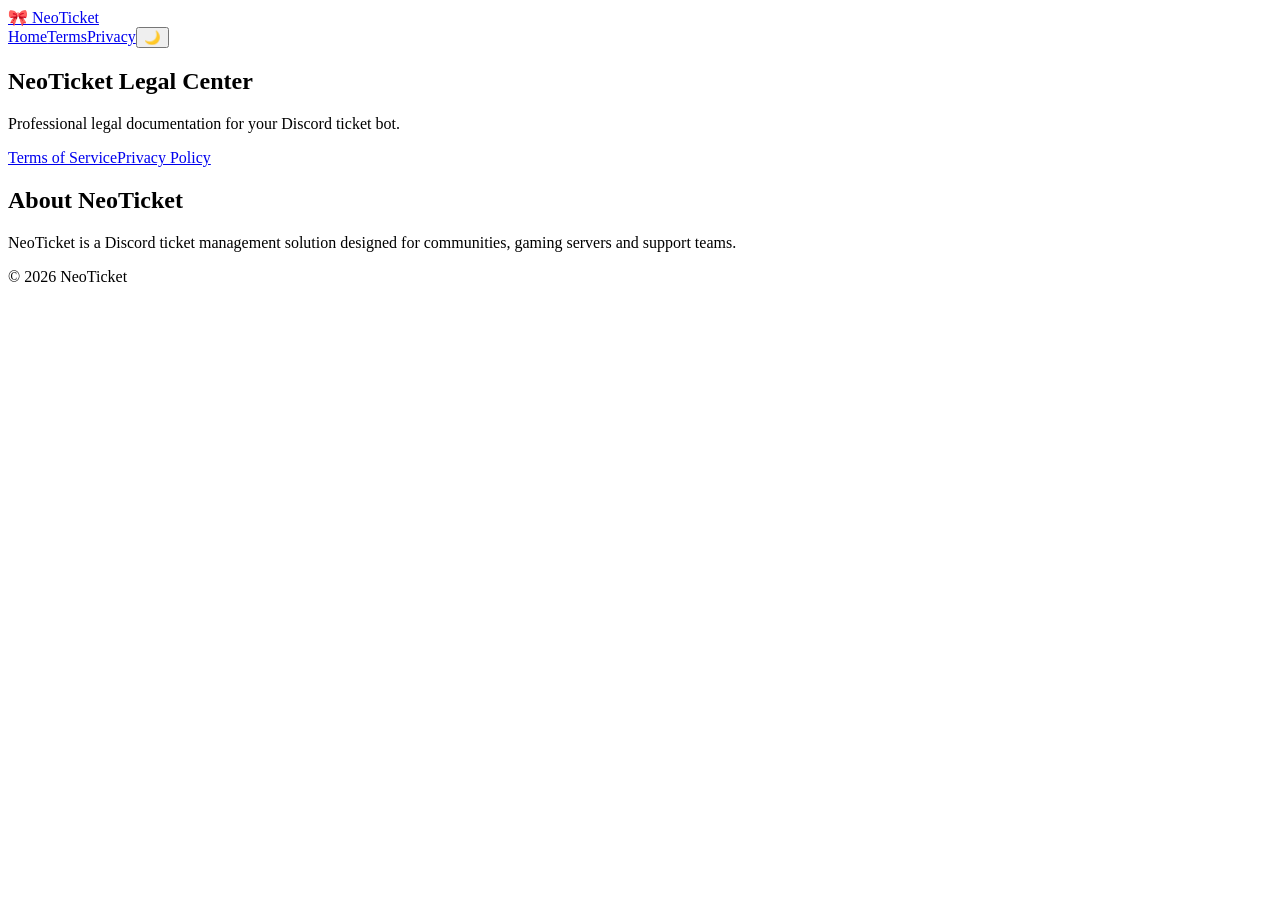
==== index.html @ b7706f6b "Add files via upload" ====
<!doctype html><html><head><meta charset='utf-8'><title>NeoTicket</title><link rel='stylesheet' href='css/style.css'></head><body><nav class='nav'><div class='wrap row'><a class='logo' href='index.html'>🎀 NeoTicket</a><div class='links'><a href='index.html'>Home</a><a href='terms.html'>Terms</a><a href='privacy.html'>Privacy</a><button id='theme' class='toggle'>🌙</button></div></div></nav>
<section class='hero'><h1>NeoTicket Legal Center</h1><p>Professional legal documentation for your Discord ticket bot.</p>
<a class='btn' href='terms.html'>Terms of Service</a><a class='btn' href='privacy.html'>Privacy Policy</a></section>
<div class='wrap'><div class='card'><h2>About NeoTicket</h2><p>NeoTicket is a Discord ticket management solution designed for communities, gaming servers and support teams.</p></div></div>
<div class='footer'>© 2026 NeoTicket</div><script src='js/main.js'></script></body></html>
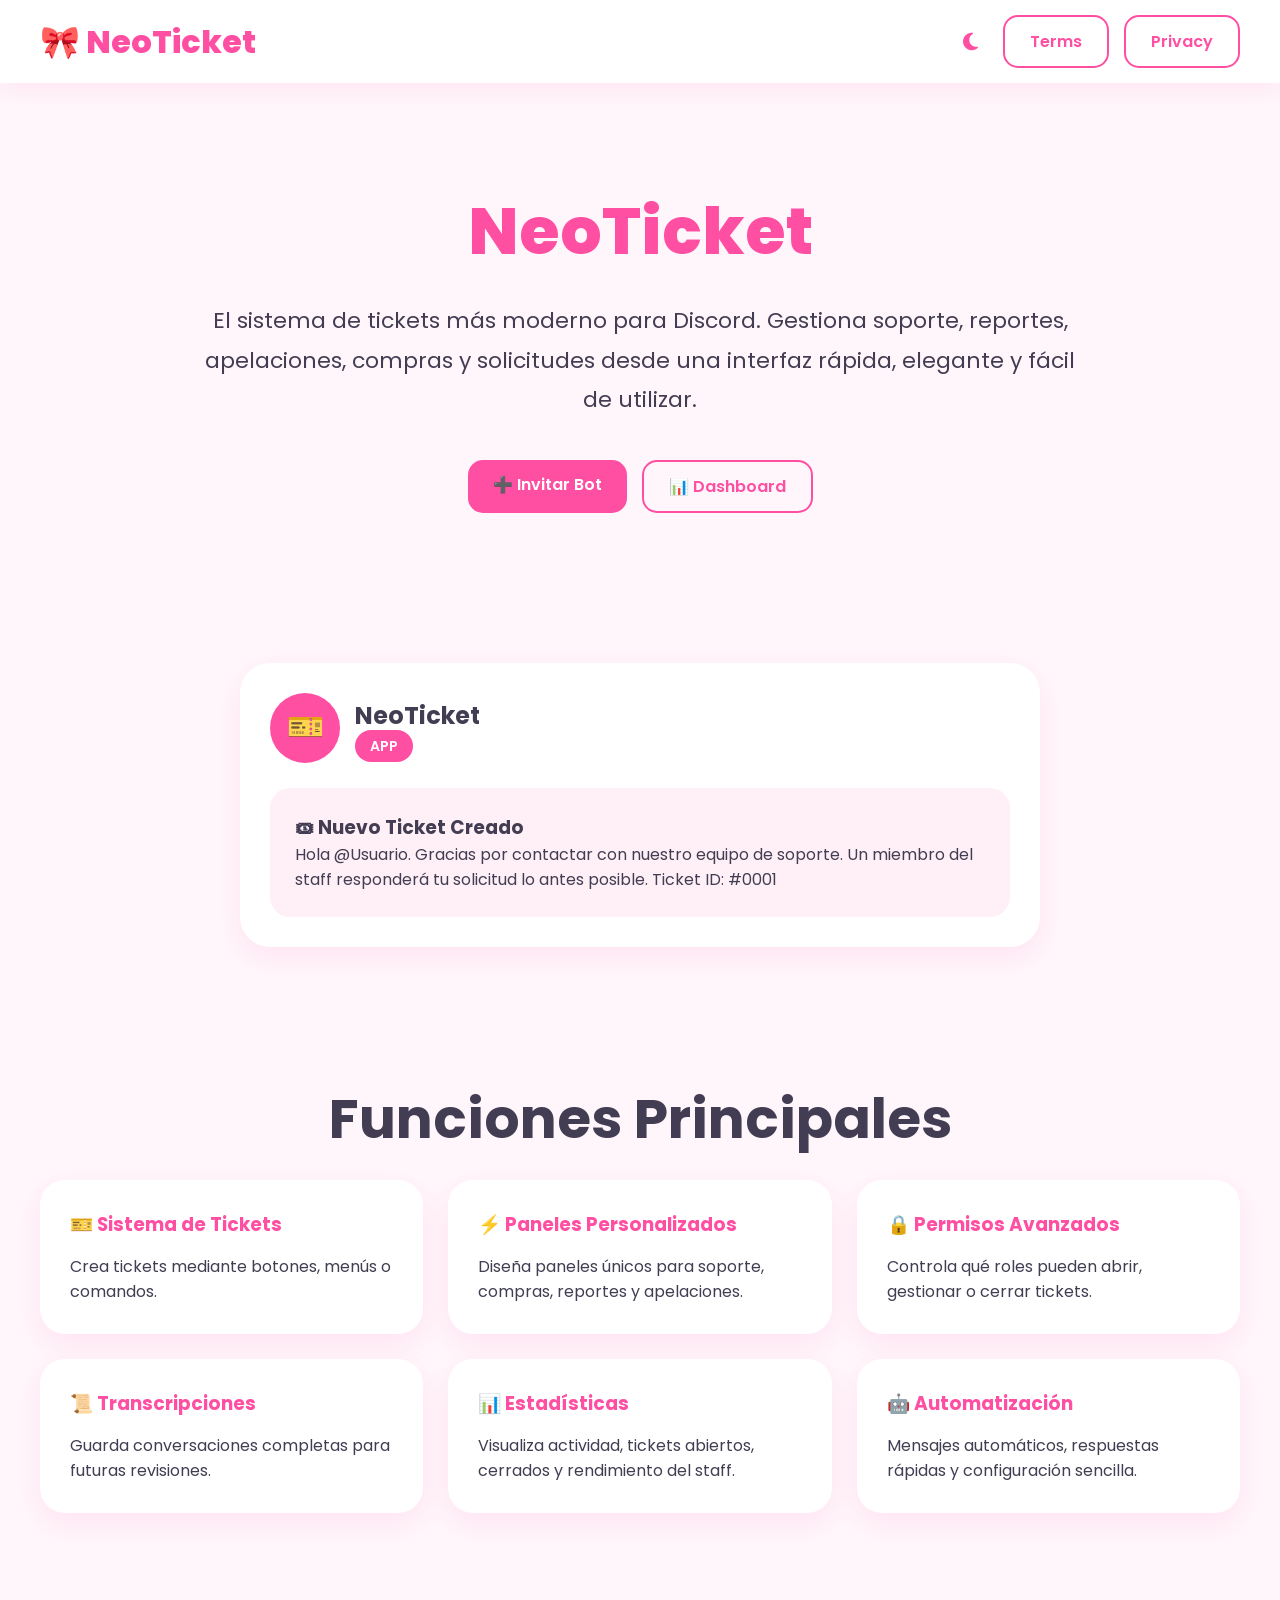
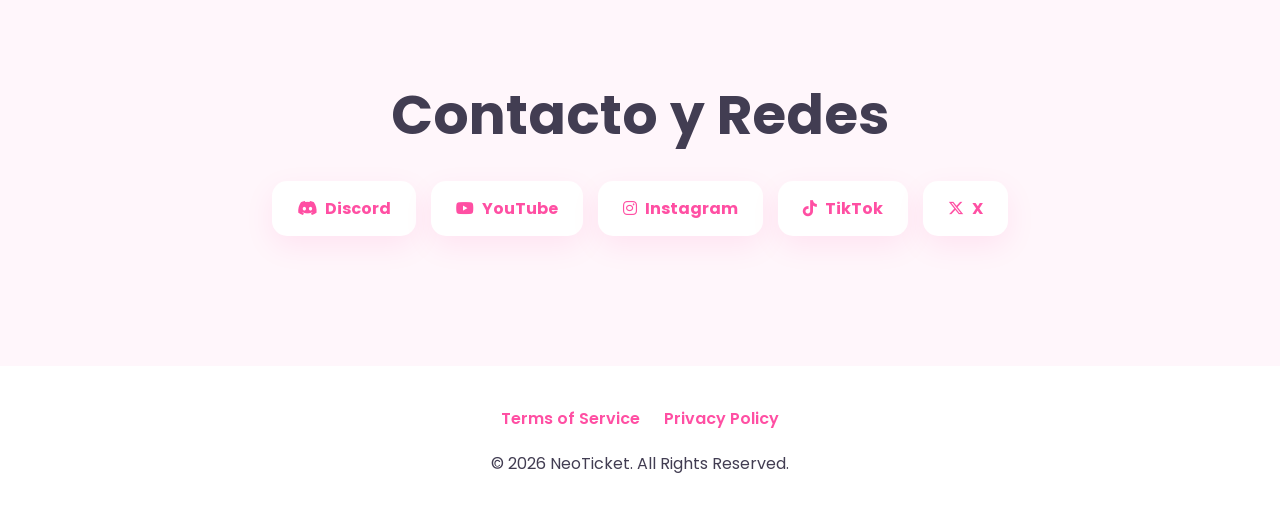
==== commit 1b117176: "Update index.html" ====
--- a/index.html
+++ b/index.html
@@ -1,5 +1,208 @@
-<!doctype html><html><head><meta charset='utf-8'><title>NeoTicket</title><link rel='stylesheet' href='css/style.css'></head><body><nav class='nav'><div class='wrap row'><a class='logo' href='index.html'>🎀 NeoTicket</a><div class='links'><a href='index.html'>Home</a><a href='terms.html'>Terms</a><a href='privacy.html'>Privacy</a><button id='theme' class='toggle'>🌙</button></div></div></nav>
-<section class='hero'><h1>NeoTicket Legal Center</h1><p>Professional legal documentation for your Discord ticket bot.</p>
-<a class='btn' href='terms.html'>Terms of Service</a><a class='btn' href='privacy.html'>Privacy Policy</a></section>
-<div class='wrap'><div class='card'><h2>About NeoTicket</h2><p>NeoTicket is a Discord ticket management solution designed for communities, gaming servers and support teams.</p></div></div>
-<div class='footer'>© 2026 NeoTicket</div><script src='js/main.js'></script></body></html>+<!DOCTYPE html>
+<html lang="en">
+<head>
+<meta charset="UTF-8">
+<meta name="viewport" content="width=device-width, initial-scale=1.0">
+<title>NeoTicket</title>
+<link href="https://fonts.googleapis.com/css2?family=Poppins:wght@300;400;600;700;800&display=swap" rel="stylesheet">
+<link rel="stylesheet" href="https://cdnjs.cloudflare.com/ajax/libs/font-awesome/6.4.2/css/all.min.css">
+
+<style>
+/* Variables de tema */
+:root {
+    --bg-color: #fff6fb;
+    --text-color: #423d52;
+    --card-bg: white;
+    --header-bg: white;
+    --ticket-box-bg: #fff0f7;
+    --shadow: 0 10px 30px rgba(255,0,128,.08);
+}
+
+.dark-mode {
+    --bg-color: #1a1a1a;
+    --text-color: #f0f0f0;
+    --card-bg: #2d2d2d;
+    --header-bg: #222;
+    --ticket-box-bg: #333;
+    --shadow: 0 10px 30px rgba(0,0,0,0.3);
+}
+
+*{
+    margin:0;
+    padding:0;
+    box-sizing:border-box;
+    font-family:'Poppins',sans-serif;
+    transition: background 0.3s, color 0.3s;
+}
+
+body{
+    background: var(--bg-color);
+    color: var(--text-color);
+}
+
+header{
+    position:sticky;
+    top:0;
+    z-index:100;
+    background: var(--header-bg);
+    padding:15px 25px;
+    box-shadow:0 5px 25px rgba(255,0,128,.08);
+}
+
+.nav{
+    display:flex;
+    justify-content:space-between;
+    align-items:center;
+    max-width:1200px;
+    margin:auto;
+}
+
+.logo{
+    display:flex;
+    align-items:center;
+    gap:12px;
+    font-size:32px;
+    font-weight:800;
+    color:#ff4fa3;
+    text-decoration:none;
+}
+
+.nav-links{
+    display:flex;
+    gap:15px;
+    align-items:center;
+}
+
+/* Botón modo noche */
+.theme-btn {
+    background: none;
+    border: none;
+    cursor: pointer;
+    font-size: 20px;
+    color: #ff4fa3;
+    padding: 10px;
+}
+
+.btn{
+    background:#ff4fa3;
+    color:white;
+    padding:12px 25px;
+    border-radius:15px;
+    text-decoration:none;
+    font-weight:600;
+    transition:.3s;
+    border: none;
+    cursor: pointer;
+}
+
+.btn:hover{
+    transform:translateY(-2px);
+}
+
+.btn2{
+    background:transparent;
+    border:2px solid #ff4fa3;
+    color:#ff4fa3;
+}
+
+.hero{ padding:100px 20px; text-align:center; max-width:1200px; margin:auto; }
+.hero h1{ font-size:65px; font-weight:800; color:#ff4fa3; margin-bottom:20px; }
+.hero p{ font-size:22px; max-width:900px; margin:auto; line-height:1.8; }
+.hero-buttons{ margin-top:40px; display:flex; justify-content:center; gap:15px; flex-wrap:wrap; }
+
+.preview{ padding:50px 20px; }
+.preview-card{ max-width:800px; margin:auto; background: var(--card-bg); border-radius:30px; padding:30px; box-shadow: var(--shadow); }
+.bot-header{ display:flex; align-items:center; gap:15px; margin-bottom:25px; }
+.bot-icon{ width:70px; height:70px; background:#ff4fa3; border-radius:50%; display:flex; align-items:center; justify-content:center; font-size:30px; color:white; }
+.app-badge{ background:#ff4fa3; color:white; padding:6px 15px; border-radius:30px; font-size:14px; font-weight:600; }
+
+.ticket-box{ background: var(--ticket-box-bg); padding:25px; border-radius:20px; }
+
+.section{ padding:80px 20px; }
+.section-title{ text-align:center; font-size:55px; margin-bottom:20px; }
+.section-sub{ text-align:center; max-width:900px; margin:auto; font-size:20px; line-height:1.8; margin-bottom:50px; }
+.grid{ display:grid; grid-template-columns:repeat(auto-fit,minmax(300px,1fr)); gap:25px; max-width:1200px; margin:auto; }
+.card{ background: var(--card-bg); padding:30px; border-radius:25px; box-shadow: var(--shadow); }
+.card h3{ margin-bottom:15px; color:#ff4fa3; }
+
+.faq{ max-width:1000px; margin:auto; }
+.faq-item{ background: var(--card-bg); padding:25px; border-radius:20px; margin-bottom:15px; box-shadow: var(--shadow); }
+.faq-item h3{ color:#ff4fa3; margin-bottom:10px; }
+
+.contact{ padding:80px 20px; text-align:center; }
+.socials{ display:flex; justify-content:center; gap:15px; flex-wrap:wrap; margin-top:25px; }
+.socials a{ text-decoration:none; background: var(--card-bg); padding:15px 25px; border-radius:15px; color:#ff4fa3; font-weight:700; box-shadow: var(--shadow); display: flex; align-items: center; gap: 8px; }
+
+footer{ background: var(--header-bg); margin-top:50px; padding:40px 20px; text-align:center; }
+footer a{ margin:0 10px; color:#ff4fa3; text-decoration:none; font-weight:600; }
+</style>
+</head>
+
+<body>
+
+<header>
+<div class="nav">
+<a href="#" class="logo">🎀 NeoTicket</a>
+<div class="nav-links">
+    <button class="theme-btn" onclick="document.body.classList.toggle('dark-mode')">
+        <i class="fa-solid fa-moon"></i>
+    </button>
+    <a href="terms.html" class="btn2 btn">Terms</a>
+    <a href="privacy.html" class="btn2 btn">Privacy</a>
+</div>
+</div>
+</header>
+
+<section class="hero">
+<h1>NeoTicket</h1>
+<p>El sistema de tickets más moderno para Discord. Gestiona soporte, reportes, apelaciones, compras y solicitudes desde una interfaz rápida, elegante y fácil de utilizar.</p>
+<div class="hero-buttons">
+<a href="#" class="btn">➕ Invitar Bot</a>
+<a href="http://172.96.172.213:25405/login?r=%2F" class="btn btn2">📊 Dashboard</a>
+</div>
+</section>
+
+<section class="preview">
+<div class="preview-card">
+<div class="bot-header">
+<div class="bot-icon">🎫</div>
+<div><h2>NeoTicket</h2><span class="app-badge">APP</span></div>
+</div>
+<div class="ticket-box">
+<h3>🎟 Nuevo Ticket Creado</h3>
+<p>Hola @Usuario. Gracias por contactar con nuestro equipo de soporte. Un miembro del staff responderá tu solicitud lo antes posible. Ticket ID: #0001</p>
+</div>
+</div>
+</section>
+
+<section class="section">
+<h2 class="section-title">Funciones Principales</h2>
+<div class="grid">
+    <div class="card"><h3>🎫 Sistema de Tickets</h3><p>Crea tickets mediante botones, menús o comandos.</p></div>
+    <div class="card"><h3>⚡ Paneles Personalizados</h3><p>Diseña paneles únicos para soporte, compras, reportes y apelaciones.</p></div>
+    <div class="card"><h3>🔒 Permisos Avanzados</h3><p>Controla qué roles pueden abrir, gestionar o cerrar tickets.</p></div>
+    <div class="card"><h3>📜 Transcripciones</h3><p>Guarda conversaciones completas para futuras revisiones.</p></div>
+    <div class="card"><h3>📊 Estadísticas</h3><p>Visualiza actividad, tickets abiertos, cerrados y rendimiento del staff.</p></div>
+    <div class="card"><h3>🤖 Automatización</h3><p>Mensajes automáticos, respuestas rápidas y configuración sencilla.</p></div>
+</div>
+</section>
+
+<section class="contact">
+<h2 class="section-title">Contacto y Redes</h2>
+<div class="socials">
+    <a href="#"><i class="fa-brands fa-discord"></i> Discord</a>
+    <a href="#"><i class="fa-brands fa-youtube"></i> YouTube</a>
+    <a href="#"><i class="fa-brands fa-instagram"></i> Instagram</a>
+    <a href="#"><i class="fa-brands fa-tiktok"></i> TikTok</a>
+    <a href="#"><i class="fa-brands fa-x-twitter"></i> X</a>
+</div>
+</section>
+
+<footer>
+<a href="terms.html">Terms of Service</a>
+<a href="privacy.html">Privacy Policy</a>
+<p style="margin-top:20px;">© 2026 NeoTicket. All Rights Reserved.</p>
+</footer>
+
+</body>
+</html>
